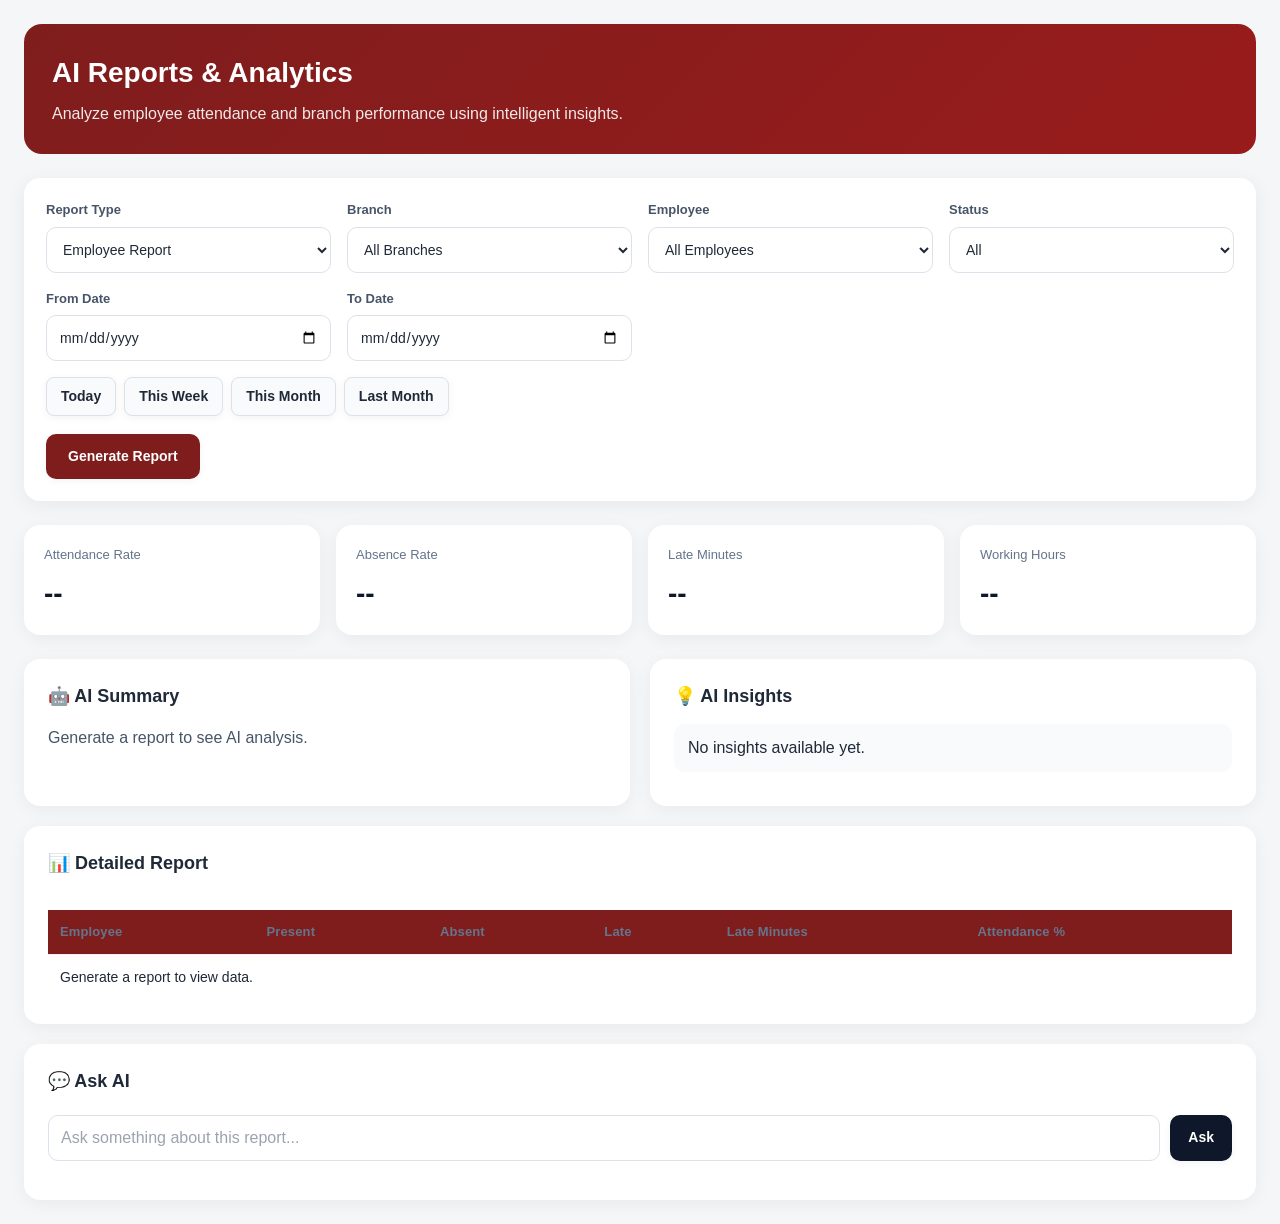
==== ai-reports.html @ 0063b13c "Refactor Supabase config and authentication" ====
<!DOCTYPE html>
<html lang="en">
<head>
    <meta charset="UTF-8">
    <meta name="viewport" content="width=device-width, initial-scale=1.0">

    <title>AI Reports & Analytics | Quantech</title>

    <link rel="stylesheet" href="CSS/style.css">

    <style>
        .ai-reports-page {
            max-width: 1400px;
            margin: 0 auto;
            padding: 24px;
        }

        .ai-hero {
            background: linear-gradient(135deg, #7f1d1d, #991b1b);
            color: white;
            padding: 28px;
            border-radius: 18px;
            margin-bottom: 24px;
        }

        .ai-hero h1 {
            margin: 0 0 8px;
            font-size: 28px;
        }

        .ai-hero p {
            margin: 0;
            opacity: .9;
        }

        .report-filters {
            background: #fff;
            padding: 22px;
            border-radius: 16px;
            box-shadow: 0 4px 20px rgba(0,0,0,.06);
            margin-bottom: 24px;
        }

        .filter-grid {
            display: grid;
            grid-template-columns: repeat(4, 1fr);
            gap: 16px;
        }

        .filter-group {
            display: flex;
            flex-direction: column;
            gap: 7px;
        }

        .filter-group label {
            font-size: 13px;
            font-weight: 600;
            color: #475569;
        }

        .filter-group select,
        .filter-group input {
            height: 44px;
            border: 1px solid #dbe2ea;
            border-radius: 10px;
            padding: 0 12px;
            font-size: 14px;
            background: #fff;
        }

        .quick-ranges {
            display: flex;
            gap: 8px;
            margin-top: 16px;
            flex-wrap: wrap;
        }

        .quick-ranges button {
            border: 1px solid #dbe2ea;
            background: #f8fafc;
            padding: 8px 14px;
            border-radius: 8px;
            cursor: pointer;
        }

        .quick-ranges button:hover {
            background: #f1f5f9;
        }

        .generate-btn {
            margin-top: 18px;
            background: #7f1d1d;
            color: white;
            border: none;
            border-radius: 10px;
            padding: 12px 22px;
            font-weight: 600;
            cursor: pointer;
        }

        .generate-btn:hover {
            background: #5f1515;
        }

        .analytics-grid {
            display: grid;
            grid-template-columns: repeat(4, 1fr);
            gap: 16px;
            margin-bottom: 24px;
        }

        .metric-card {
            background: white;
            padding: 20px;
            border-radius: 16px;
            box-shadow: 0 4px 18px rgba(0,0,0,.05);
        }

        .metric-title {
            color: #64748b;
            font-size: 13px;
        }

        .metric-value {
            font-size: 28px;
            font-weight: 700;
            margin-top: 8px;
            color: #0f172a;
        }

        .ai-grid {
            display: grid;
            grid-template-columns: 1fr 1fr;
            gap: 20px;
        }

        .ai-card {
            background: white;
            padding: 24px;
            border-radius: 16px;
            box-shadow: 0 4px 18px rgba(0,0,0,.05);
        }

        .ai-card h2 {
            margin-top: 0;
            font-size: 18px;
        }

        .ai-summary {
            line-height: 1.7;
            color: #475569;
        }

        .insight {
            padding: 12px 14px;
            background: #f8fafc;
            border-radius: 10px;
            margin-bottom: 10px;
        }

        .ask-ai {
            margin-top: 20px;
            display: flex;
            gap: 10px;
        }

        .ask-ai input {
            flex: 1;
            height: 44px;
            border: 1px solid #dbe2ea;
            border-radius: 10px;
            padding: 0 12px;
        }

        .ask-ai button {
            border: none;
            background: #0f172a;
            color: white;
            border-radius: 10px;
            padding: 0 18px;
            cursor: pointer;
        }

        .report-table {
            width: 100%;
            border-collapse: collapse;
            margin-top: 18px;
        }

        .report-table th,
        .report-table td {
            padding: 12px;
            text-align: left;
            border-bottom: 1px solid #eef2f7;
        }

        .report-table th {
            color: #64748b;
            font-size: 13px;
        }

        @media (max-width: 1000px) {
            .filter-grid,
            .analytics-grid {
                grid-template-columns: repeat(2, 1fr);
            }
        }

        @media (max-width: 650px) {
            .filter-grid,
            .analytics-grid,
            .ai-grid {
                grid-template-columns: 1fr;
            }

            .ai-reports-page {
                padding: 14px;
            }
        }
    </style>
</head>

<body>

<div class="ai-reports-page">

    <section class="ai-hero">
        <h1>AI Reports & Analytics</h1>
        <p>
            Analyze employee attendance and branch performance
            using intelligent insights.
        </p>
    </section>

    <section class="report-filters">

        <div class="filter-grid">

            <div class="filter-group">
                <label>Report Type</label>

                <select id="reportType">
                    <option value="employee">Employee Report</option>
                    <option value="branch">Branch Report</option>
                    <option value="overall">Overall Report</option>
                </select>
            </div>

            <div class="filter-group">
                <label>Branch</label>

                <select id="branchFilter">
                    <option value="all">All Branches</option>
                </select>
            </div>

            <div class="filter-group">
                <label>Employee</label>

                <select id="employeeFilter">
                    <option value="all">All Employees</option>
                </select>
            </div>

            <div class="filter-group">
                <label>Status</label>

                <select id="statusFilter">
                    <option value="all">All</option>
                    <option value="present">Present</option>
                    <option value="late">Late</option>
                    <option value="absent">Absent</option>
                    <option value="leave">Leave</option>
                </select>
            </div>

            <div class="filter-group">
                <label>From Date</label>
                <input type="date" id="fromDate">
            </div>

            <div class="filter-group">
                <label>To Date</label>
                <input type="date" id="toDate">
            </div>

        </div>

        <div class="quick-ranges">

            <button onclick="setRange('today')">
                Today
            </button>

            <button onclick="setRange('week')">
                This Week
            </button>

            <button onclick="setRange('month')">
                This Month
            </button>

            <button onclick="setRange('lastMonth')">
                Last Month
            </button>

        </div>

        <button
            class="generate-btn"
            onclick="generateReport()">

            Generate Report

        </button>

    </section>


    <!-- KPI CARDS -->

    <section class="analytics-grid">

        <div class="metric-card">

            <div class="metric-title">
                Attendance Rate
            </div>

            <div
                class="metric-value"
                id="attendanceRate">

                --

            </div>

        </div>


        <div class="metric-card">

            <div class="metric-title">
                Absence Rate
            </div>

            <div
                class="metric-value"
                id="absenceRate">

                --

            </div>

        </div>


        <div class="metric-card">

            <div class="metric-title">
                Late Minutes
            </div>

            <div
                class="metric-value"
                id="lateMinutes">

                --

            </div>

        </div>


        <div class="metric-card">

            <div class="metric-title">
                Working Hours
            </div>

            <div
                class="metric-value"
                id="workingHours">

                --

            </div>

        </div>

    </section>


    <!-- AI -->

    <section class="ai-grid">

        <div class="ai-card">

            <h2>🤖 AI Summary</h2>

            <div
                id="aiSummary"
                class="ai-summary">

                Generate a report to see AI analysis.

            </div>

        </div>


        <div class="ai-card">

            <h2>💡 AI Insights</h2>

            <div id="aiInsights">

                <div class="insight">

                    No insights available yet.

                </div>

            </div>

        </div>

    </section>


    <!-- TABLE -->

    <section
        class="ai-card"
        style="margin-top:20px">

        <h2>📊 Detailed Report</h2>

        <div style="overflow-x:auto">

            <table class="report-table">

                <thead>

                    <tr>

                        <th>Employee</th>
                        <th>Present</th>
                        <th>Absent</th>
                        <th>Late</th>
                        <th>Late Minutes</th>
                        <th>Attendance %</th>

                    </tr>

                </thead>

                <tbody id="reportTableBody">

                    <tr>

                        <td colspan="6">

                            Generate a report to view data.

                        </td>

                    </tr>

                </tbody>

            </table>

        </div>

    </section>


    <!-- ASK AI -->

    <section
        class="ai-card"
        style="margin-top:20px">

        <h2>💬 Ask AI</h2>

        <div class="ask-ai">

            <input
                type="text"
                id="aiQuestion"
                placeholder="Ask something about this report...">

            <button onclick="askAI()">
                Ask
            </button>

        </div>

        <div
            id="aiAnswer"
            class="ai-summary"
            style="margin-top:15px">

        </div>

    </section>

</div>


<script src="JS/ai-reports.js"></script>

</body>
</html>
---- CSS/style.css ----
/* =====================================================
   QUANTECH ATTENDANCE SYSTEM
   RESPONSIVE UI
   ===================================================== */

:root {
    --primary: #7f1d1d;
    --primary-dark: #5f1515;
    --primary-light: #991b1b;

    --primary-soft: #fef2f2;
    --primary-border: #fecaca;

    --success: #15803d;
    --success-soft: #dcfce7;

    --danger: #b91c1c;
    --danger-soft: #fee2e2;

    --warning: #a16207;
    --warning-soft: #fef3c7;

    --info: #1d4ed8;
    --info-soft: #dbeafe;

    --bg: #f5f6f8;
    --surface: #ffffff;

    --text: #1f2937;
    --text-dark: #111827;
    --text-muted: #6b7280;
    --text-light: #9ca3af;

    --border: #e5e7eb;
    --border-dark: #d1d5db;

    --shadow-sm:
        0 2px 8px rgba(0, 0, 0, 0.05);

    --shadow:
        0 5px 18px rgba(0, 0, 0, 0.07);

    --shadow-lg:
        0 12px 35px rgba(0, 0, 0, 0.10);

    --radius-sm: 8px;
    --radius: 12px;
    --radius-lg: 16px;

    --container-width: 1400px;
}


/* =====================================================
   RESET
===================================================== */

* {
    box-sizing: border-box;
}

html {
    scroll-behavior: smooth;
}

body {
    margin: 0;
    min-height: 100vh;

    font-family:
        Arial,
        Helvetica,
        sans-serif;

    background: var(--bg);
    color: var(--text);

    line-height: 1.5;
}

button,
input,
select,
textarea {
    font: inherit;
}

button {
    border: 0;
}

a {
    color: inherit;
}

::selection {
    background: var(--primary);
    color: #ffffff;
}


/* =====================================================
   HEADER
===================================================== */

header {
    width: 100%;

    background:
        linear-gradient(
            135deg,
            var(--primary-dark),
            var(--primary)
        );

    color: #ffffff;

    padding: 18px 30px;

    box-shadow:
        0 3px 14px rgba(0, 0, 0, 0.14);

    position: relative;
    z-index: 100;
}

.header-content {
    width: 100%;
    max-width: var(--container-width);

    margin: 0 auto;

    display: flex;

    align-items: center;

    justify-content: space-between;

    gap: 30px;
}

.header-brand {
    min-width: 0;
}

.header-brand h1 {
    margin: 0;

    font-size: 24px;

    font-weight: 700;

    line-height: 1.2;
}

.header-brand p {
    margin: 6px 0 0;

    color: #fecaca;

    font-size: 14px;
}

.user-header-info {
    margin-top: 7px;

    display: flex;

    align-items: center;

    gap: 10px;

    flex-wrap: wrap;
}

#headerUserName,
#headerUserRole {
    font-size: 13px;

    font-weight: 600;
}

#headerUserName {
    color: #ffffff;
}

#headerUserRole {
    color: #fecaca;
}

#headerUserRole::before {
    content: "•";

    margin-right: 7px;

    color: #fca5a5;
}

.header-actions {
    display: flex;

    align-items: center;

    justify-content: flex-end;

    flex-shrink: 0;
}

.header-logout {
    white-space: nowrap;
}


/* =====================================================
   MAIN CONTAINER
===================================================== */

.container {
    width: 100%;

    max-width: var(--container-width);

    margin: 0 auto;

    padding: 30px;
}


/* =====================================================
   PAGE SYSTEM
===================================================== */

.page {
    display: none;

    animation:
        pageFade
        0.2s
        ease-in-out;
}

.page.active {
    display: block;
}

@keyframes pageFade {

    from {
        opacity: 0;

        transform:
            translateY(5px);
    }

    to {
        opacity: 1;

        transform:
            translateY(0);
    }
}


/* =====================================================
   PAGE HEADER
===================================================== */

.page-header {
    margin-bottom: 25px;
}

.page-header h2,
.page > h2 {
    margin: 0 0 8px;

    font-size: 28px;

    color: var(--text-dark);

    line-height: 1.25;
}

.page-header p,
.page > p {
    margin: 0;

    color: var(--text-muted);

    font-size: 15px;
}


/* =====================================================
   LOGIN
===================================================== */

.login-page {
    min-height: calc(100vh - 85px);

    display: flex;

    align-items: center;

    justify-content: center;

    padding: 40px 20px;

    background:
        radial-gradient(
            circle at top left,
            #fee2e2 0,
            transparent 45%
        ),
        linear-gradient(
            135deg,
            #fffafa,
            #f5f6f8
        );
}

.login-box {
    width: 100%;

    max-width: 420px;

    background: var(--surface);

    padding: 38px;

    border-radius: 20px;

    border:
        1px solid var(--border);

    box-shadow:
        0 18px 55px rgba(0, 0, 0, 0.12);

    text-align: center;
}

.login-box h1 {
    margin: 0 0 10px;

    color: var(--primary);

    font-size: 28px;

    line-height: 1.2;
}

.login-box p {
    margin: 0 0 28px;

    color: var(--text-muted);

    font-size: 14px;
}

.login-box input {
    width: 100%;

    min-height: 48px;

    padding: 13px 15px;

    margin-bottom: 14px;

    border:
        1px solid var(--border-dark);

    border-radius: var(--radius-sm);

    background: #ffffff;

    color: var(--text);

    outline: none;

    transition:
        border-color 0.2s,
        box-shadow 0.2s;
}

.login-box input:focus {
    border-color: var(--primary-light);

    box-shadow:
        0 0 0 4px
        rgba(153, 27, 27, 0.10);
}

.login-button {
    width: 100%;
}


/* =====================================================
   CARDS
===================================================== */

.cards {
    display: grid;

    grid-template-columns:
        repeat(
            4,
            minmax(0, 1fr)
        );

    gap: 20px;

    margin:
        28px
        0
        35px;
}

.card {
    background: var(--surface);

    padding: 23px;

    border:
        1px solid var(--border);

    border-radius: var(--radius);

    box-shadow: var(--shadow);

    min-width: 0;

    transition:
        transform 0.2s ease,
        box-shadow 0.2s ease;
}

.card:hover {
    transform:
        translateY(-2px);

    box-shadow: var(--shadow-lg);
}

.card h3 {
    margin: 0 0 20px;

    color: var(--text-dark);

    font-size: 19px;
}

.card-title {
    margin-bottom: 10px;

    color: var(--text-muted);

    font-size: 14px;

    font-weight: 600;
}

.card-value {
    color: var(--primary);

    font-size: 30px;

    font-weight: 700;

    line-height: 1.2;

    word-break: break-word;
}


/* =====================================================
   MENU
===================================================== */

.menu {
    display: grid;

    grid-template-columns:
        repeat(
            4,
            minmax(0, 1fr)
        );

    gap: 15px;

    margin-top: 20px;
}

.menu button {
    min-height: 72px;

    display: flex;

    align-items: center;

    justify-content: center;

    gap: 10px;

    text-align: center;
}

.menu button i {
    font-size: 18px;
}


/* =====================================================
   BUTTONS
===================================================== */

button {
    padding: 13px 18px;

    border-radius: var(--radius-sm);

    background: #ffffff;

    color: var(--text);

    box-shadow: var(--shadow-sm);

    cursor: pointer;

    font-size: 14px;

    font-weight: 600;

    transition:
        background 0.2s ease,
        color 0.2s ease,
        border-color 0.2s ease,
        transform 0.15s ease,
        box-shadow 0.2s ease,
        opacity 0.2s ease;
}

button:hover {
    background: var(--primary-soft);

    color: var(--primary);

    transform:
        translateY(-1px);

    box-shadow:
        0 6px 16px rgba(0, 0, 0, 0.09);
}

button:active {
    transform:
        translateY(0);
}

button:disabled {
    opacity: 0.5;

    cursor: not-allowed;

    transform: none;

    box-shadow: none;
}

button i {
    pointer-events: none;
}


/* =====================================================
   PRIMARY BUTTON
===================================================== */

.primary {
    background: var(--primary-light);

    color: #ffffff;
}

.primary:hover {
    background: var(--primary);

    color: #ffffff;
}


/* =====================================================
   DANGER BUTTON
===================================================== */

.danger {
    background: var(--danger);

    color: #ffffff;
}

.danger:hover {
    background: var(--primary-dark);

    color: #ffffff;
}


/* =====================================================
   BACK BUTTON
===================================================== */

.back {
    display: inline-flex;

    align-items: center;

    gap: 8px;

    margin-bottom: 25px;

    background: var(--primary);

    color: #ffffff;

    box-shadow:
        0 4px 12px
        rgba(127, 29, 29, 0.20);
}

.back:hover {
    background: var(--primary-light);

    color: #ffffff;
}


/* =====================================================
   LOGOUT
===================================================== */

.logout-button {
    background:
        rgba(255, 255, 255, 0.95);

    color: var(--primary);

    border:
        1px solid var(--primary-border);

    box-shadow:
        0 3px 12px rgba(0, 0, 0, 0.08);
}

.logout-button:hover {
    background: #ffffff;

    color: var(--primary-dark);
}


/* =====================================================
   STATUS
===================================================== */

.status {
    margin: 18px 0;

    padding: 14px 16px;

    background: var(--surface);

    border:
        1px solid var(--border);

    border-radius: var(--radius-sm);

    box-shadow:
        0 2px 8px rgba(0, 0, 0, 0.04);
}

.status strong {
    font-weight: 700;
}

.status.success {
    color: var(--success);

    background: var(--success-soft);

    border-color: #bbf7d0;
}

.status.error {
    color: var(--danger);

    background: var(--danger-soft);

    border-color: #fecaca;
}

.status.loading {
    color: var(--warning);

    background: var(--warning-soft);

    border-color: #fde68a;
}


/* =====================================================
   SYSTEM STATUS
===================================================== */

#systemStatus {
    font-weight: 700;
}

#systemStatus.success {
    color: var(--success);
}

#systemStatus.error {
    color: var(--danger);
}

#systemStatus.loading {
    color: var(--warning);
}


/* =====================================================
   FORMS
===================================================== */

.form-grid {
    display: grid;

    grid-template-columns:
        repeat(
            2,
            minmax(0, 1fr)
        );

    gap: 20px;
}

.form-group {
    display: flex;

    flex-direction: column;

    gap: 7px;
}

.form-group label {
    color: var(--text-dark);

    font-size: 14px;

    font-weight: 600;
}

input,
select,
textarea {
    width: 100%;

    min-height: 46px;

    padding: 12px 14px;

    border:
        1px solid var(--border-dark);

    border-radius: var(--radius-sm);

    background: #ffffff;

    color: var(--text);

    outline: none;

    transition:
        border-color 0.2s ease,
        box-shadow 0.2s ease,
        background 0.2s ease;
}

input::placeholder,
textarea::placeholder {
    color: var(--text-light);
}

input:focus,
select:focus,
textarea:focus {
    border-color: var(--primary-light);

    box-shadow:
        0 0 0 4px
        rgba(153, 27, 27, 0.10);
}

select {
    cursor: pointer;
}

textarea {
    resize: vertical;

    min-height: 100px;
}

input[type="file"] {
    min-height: auto;

    padding: 12px;

    margin:
        15px
        0;

    background: #ffffff;

    cursor: pointer;
}


/* =====================================================
   BRANCH PAGE
===================================================== */

#branchesPage .card {
    margin-bottom: 25px;
}

#branchesPage .page-header {
    margin-bottom: 25px;
}

#branchesPage .form-grid {
    margin-bottom: 20px;
}

#branchActivationResult {
    border-left:
        4px solid
        var(--success);
}

#managerActivationLink {
    font-size: 13px;

    line-height: 1.5;
}


/* =====================================================
   TABLE CONTAINER
===================================================== */

.table-container {
    width: 100%;

    overflow-x: auto;

    background: var(--surface);

    border:
        1px solid var(--border);

    border-radius: var(--radius);

    box-shadow: var(--shadow);

    -webkit-overflow-scrolling: touch;
}

table {
    width: 100%;

    min-width: 700px;

    border-collapse: collapse;
}

th,
td {
    padding: 14px 16px;

    border-bottom:
        1px solid var(--border);

    text-align: left;

    white-space: nowrap;
}

th {
    background: var(--primary);

    color: #ffffff;

    font-size: 13px;

    font-weight: 700;

    letter-spacing: 0.01em;
}

td {
    color: var(--text);

    font-size: 14px;

    background: #ffffff;
}

tbody tr:hover td {
    background:
        var(--primary-soft);
}

tr:last-child td {
    border-bottom: none;
}


/* =====================================================
   TABLE STATUS CELLS
===================================================== */

td.success {
    color: var(--success);

    font-weight: 700;
}

td.error {
    color: var(--danger);

    font-weight: 700;
}


/* =====================================================
   SCHEDULE TABLE
===================================================== */

.schedule-table {
    min-width: 900px;
}

.schedule-table th,
.schedule-table td {
    text-align: center;
}

.schedule-table th:first-child,
.schedule-table td:first-child {
    position: sticky;

    left: 0;

    z-index: 5;
}

.schedule-table th:first-child {
    background: var(--primary);
}

.schedule-table td:first-child {
    background: #ffffff;

    font-weight: 700;

    box-shadow:
        2px 0 6px
        rgba(0, 0, 0, 0.06);
}


/* =====================================================
   SHIFT TYPES
===================================================== */

.shift-AM {
    background: var(--success-soft) !important;

    color: #166534 !important;

    font-weight: 700;
}

.shift-PM {
    background: var(--info-soft) !important;

    color: #1e40af !important;

    font-weight: 700;
}

.shift-Support {
    background: var(--warning-soft) !important;

    color: #92400e !important;

    font-weight: 700;
}

.shift-OFF {
    background: #f3f4f6 !important;

    color: #4b5563 !important;

    font-weight: 700;
}

.shift-Annual {
    background: var(--danger-soft) !important;

    color: var(--primary) !important;

    font-weight: 700;
}


/* =====================================================
   ATTENDANCE
===================================================== */

#attendancePage .cards {
    margin-top: 0;
}

#attendancePage #attendanceActions {
    grid-template-columns:
        repeat(
            2,
            minmax(
                0,
                220px
            )
        );

    justify-content: start;
}

#checkInButton,
#checkOutButton {
    color: #ffffff;
}

#checkInButton {
    background: var(--success);
}

#checkInButton:hover {
    background: #166534;

    color: #ffffff;
}

#checkOutButton {
    background: var(--danger);
}

#checkOutButton:hover {
    background: var(--primary);

    color: #ffffff;
}

#attendanceDataCard {
    margin-top: 25px;
}


/* =====================================================
   IMPORT PAGE
===================================================== */

#importPage .status {
    margin-bottom: 20px;
}

#importPage .status p {
    margin:
        7px
        0;
}

#excelPreview {
    margin-top: 20px;
}


/* =====================================================
   REPORTS / SETTINGS
===================================================== */

#reportsPage .card,
#settingsPage .card {
    max-width: 900px;
}

#reportsPage h3,
#settingsPage h3 {
    color: var(--primary);

    margin-top: 0;
}


/* =====================================================
   FOOTER
===================================================== */

footer {
    width: 100%;

    margin-top: 20px;

    padding: 25px 15px;

    text-align: center;

    color: var(--text-muted);

    font-size: 13px;

    border-top:
        1px solid var(--border);

    background: #ffffff;
}


/* =====================================================
   LARGE TABLETS
===================================================== */

@media (max-width: 1100px) {

    .container {
        padding: 25px;
    }

    .cards {
        grid-template-columns:
            repeat(
                2,
                minmax(0, 1fr)
            );
    }

    .menu {
        grid-template-columns:
            repeat(
                3,
                minmax(0, 1fr)
            );
    }

}


/* =====================================================
   TABLETS
===================================================== */

@media (max-width: 850px) {

    header {
        padding:
            17px
            20px;
    }

    .header-content {
        gap: 20px;
    }

    .header-brand h1 {
        font-size: 21px;
    }

    .container {
        padding:
            22px
            17px;
    }

    .form-grid {
        grid-template-columns:
            1fr;
    }

    .menu {
        grid-template-columns:
            repeat(
                2,
                minmax(0, 1fr)
            );
    }

    .menu button {
        min-height: 64px;
    }

    .card {
        padding: 19px;
    }

    .card-value {
        font-size: 26px;
    }

    .page-header h2,
    .page > h2 {
        font-size: 25px;
    }

}


/* =====================================================
   MOBILE
===================================================== */

@media (max-width: 600px) {

    header {
        padding:
            15px;
    }

    .header-content {
        align-items: flex-start;

        flex-direction: column;

        gap: 15px;
    }

    .header-actions {
        width: 100%;

        justify-content: flex-end;
    }

    .header-logout {
        width: auto;
    }

    .header-brand h1 {
        font-size: 19px;
    }

    .header-brand p {
        font-size: 13px;
    }

    .container {
        padding:
            17px
            12px;
    }

    .cards {
        grid-template-columns:
            1fr;

        gap: 12px;

        margin:
            20px
            0
            25px;
    }

    .menu {
        grid-template-columns:
            1fr;

        gap: 10px;
    }

    .menu button {
        width: 100%;

        min-height: 58px;
    }

    #attendancePage #attendanceActions {
        grid-template-columns:
            1fr;
    }

    .card {
        padding: 17px;
    }

    .page-header {
        margin-bottom: 20px;
    }

    .page-header h2,
    .page > h2 {
        font-size: 22px;
    }

    .back {
        width: 100%;

        justify-content: center;

        margin-bottom: 18px;
    }

    .login-page {
        min-height: calc(100vh - 70px);

        padding:
            20px
            12px;
    }

    .login-box {
        padding:
            28px
            20px;

        border-radius:
            16px;
    }

    .login-box h1 {
        font-size: 24px;
    }

    .status {
        padding:
            12px
            14px;
    }

    th,
    td {
        padding:
            11px
            12px;
    }

    table {
        min-width: 650px;
    }

    footer {
        padding:
            20px
            12px;
    }

}


/* =====================================================
   VERY SMALL DEVICES
===================================================== */

@media (max-width: 380px) {

    .container {
        padding:
            14px
            9px;
    }

    .login-box {
        padding:
            23px
            16px;
    }

    .card {
        padding: 15px;
    }

    .card-value {
        font-size: 23px;
    }

    button {
        padding:
            12px;

        font-size: 13px;
    }

    input,
    select,
    textarea {
        min-height: 44px;

        padding:
            10px
            12px;
    }

}


/* =====================================================
   ACCESSIBILITY
===================================================== */

button:focus-visible,
input:focus-visible,
select:focus-visible,
textarea:focus-visible {
    outline:
        3px solid
        rgba(153, 27, 27, 0.20);

    outline-offset: 2px;
}


/* =====================================================
   REDUCED MOTION
===================================================== */

@media (prefers-reduced-motion: reduce) {

    html {
        scroll-behavior: auto;
    }

    *,
    *::before,
    *::after {
        animation-duration: 0.01ms !important;

        animation-iteration-count: 1 !important;

        transition-duration: 0.01ms !important;
    }

}
/* Dashboard Statistics */

.dashboard-stat-card {
    min-height: 120px;
    padding: 18px 20px;
}

.dashboard-stat-card .card-title {
    font-size: 13px;
    margin-bottom: 8px;
}

.dashboard-stat-card .card-value {
    font-size: 26px;
}

#dashboardPage .cards {
    gap: 14px;
    margin-bottom: 24px;
}

#dashboardPage > h2 {
    font-size: 22px;
    margin-top: 10px;
    margin-bottom: 12px;
}

#dashboardMenu {
    gap: 12px;
    margin-top: 12px;
}

#dashboardMenu button {
    min-height: 58px;
    padding: 12px 14px;
}
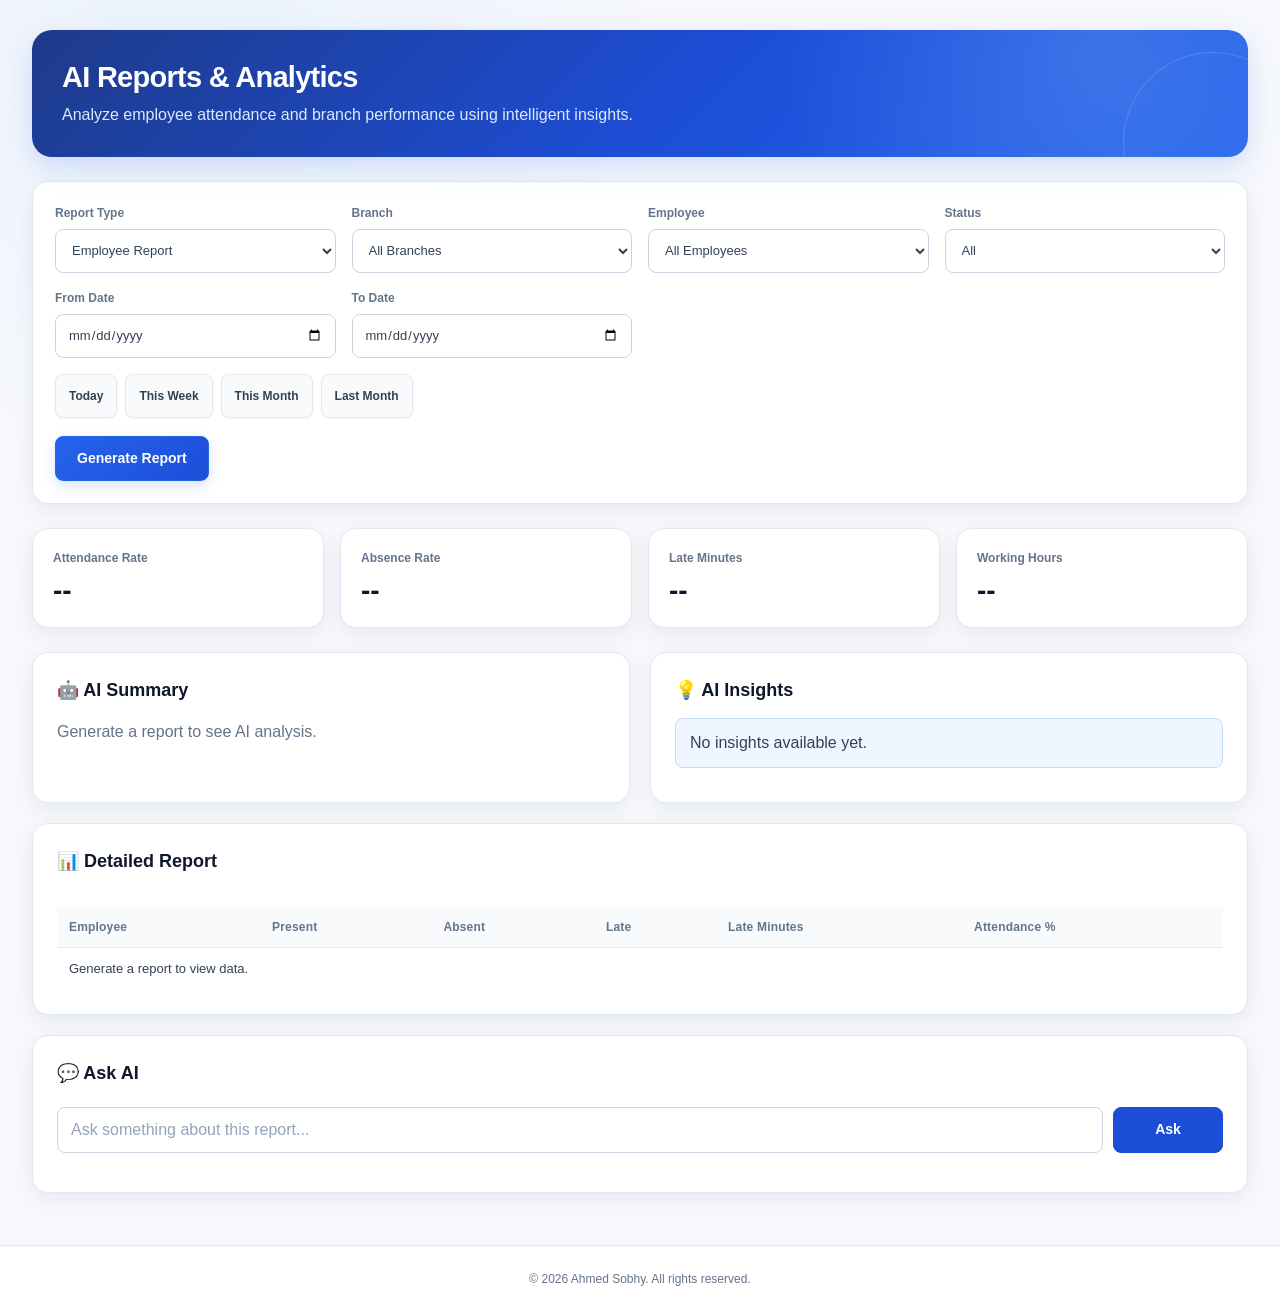
==== commit 4feab5ed: "Fix branch edit page and branch selector" ====
--- a/ai-reports.html
+++ b/ai-reports.html
@@ -8,217 +8,6 @@
 
     <link rel="stylesheet" href="CSS/style.css">
 
-    <style>
-        .ai-reports-page {
-            max-width: 1400px;
-            margin: 0 auto;
-            padding: 24px;
-        }
-
-        .ai-hero {
-            background: linear-gradient(135deg, #7f1d1d, #991b1b);
-            color: white;
-            padding: 28px;
-            border-radius: 18px;
-            margin-bottom: 24px;
-        }
-
-        .ai-hero h1 {
-            margin: 0 0 8px;
-            font-size: 28px;
-        }
-
-        .ai-hero p {
-            margin: 0;
-            opacity: .9;
-        }
-
-        .report-filters {
-            background: #fff;
-            padding: 22px;
-            border-radius: 16px;
-            box-shadow: 0 4px 20px rgba(0,0,0,.06);
-            margin-bottom: 24px;
-        }
-
-        .filter-grid {
-            display: grid;
-            grid-template-columns: repeat(4, 1fr);
-            gap: 16px;
-        }
-
-        .filter-group {
-            display: flex;
-            flex-direction: column;
-            gap: 7px;
-        }
-
-        .filter-group label {
-            font-size: 13px;
-            font-weight: 600;
-            color: #475569;
-        }
-
-        .filter-group select,
-        .filter-group input {
-            height: 44px;
-            border: 1px solid #dbe2ea;
-            border-radius: 10px;
-            padding: 0 12px;
-            font-size: 14px;
-            background: #fff;
-        }
-
-        .quick-ranges {
-            display: flex;
-            gap: 8px;
-            margin-top: 16px;
-            flex-wrap: wrap;
-        }
-
-        .quick-ranges button {
-            border: 1px solid #dbe2ea;
-            background: #f8fafc;
-            padding: 8px 14px;
-            border-radius: 8px;
-            cursor: pointer;
-        }
-
-        .quick-ranges button:hover {
-            background: #f1f5f9;
-        }
-
-        .generate-btn {
-            margin-top: 18px;
-            background: #7f1d1d;
-            color: white;
-            border: none;
-            border-radius: 10px;
-            padding: 12px 22px;
-            font-weight: 600;
-            cursor: pointer;
-        }
-
-        .generate-btn:hover {
-            background: #5f1515;
-        }
-
-        .analytics-grid {
-            display: grid;
-            grid-template-columns: repeat(4, 1fr);
-            gap: 16px;
-            margin-bottom: 24px;
-        }
-
-        .metric-card {
-            background: white;
-            padding: 20px;
-            border-radius: 16px;
-            box-shadow: 0 4px 18px rgba(0,0,0,.05);
-        }
-
-        .metric-title {
-            color: #64748b;
-            font-size: 13px;
-        }
-
-        .metric-value {
-            font-size: 28px;
-            font-weight: 700;
-            margin-top: 8px;
-            color: #0f172a;
-        }
-
-        .ai-grid {
-            display: grid;
-            grid-template-columns: 1fr 1fr;
-            gap: 20px;
-        }
-
-        .ai-card {
-            background: white;
-            padding: 24px;
-            border-radius: 16px;
-            box-shadow: 0 4px 18px rgba(0,0,0,.05);
-        }
-
-        .ai-card h2 {
-            margin-top: 0;
-            font-size: 18px;
-        }
-
-        .ai-summary {
-            line-height: 1.7;
-            color: #475569;
-        }
-
-        .insight {
-            padding: 12px 14px;
-            background: #f8fafc;
-            border-radius: 10px;
-            margin-bottom: 10px;
-        }
-
-        .ask-ai {
-            margin-top: 20px;
-            display: flex;
-            gap: 10px;
-        }
-
-        .ask-ai input {
-            flex: 1;
-            height: 44px;
-            border: 1px solid #dbe2ea;
-            border-radius: 10px;
-            padding: 0 12px;
-        }
-
-        .ask-ai button {
-            border: none;
-            background: #0f172a;
-            color: white;
-            border-radius: 10px;
-            padding: 0 18px;
-            cursor: pointer;
-        }
-
-        .report-table {
-            width: 100%;
-            border-collapse: collapse;
-            margin-top: 18px;
-        }
-
-        .report-table th,
-        .report-table td {
-            padding: 12px;
-            text-align: left;
-            border-bottom: 1px solid #eef2f7;
-        }
-
-        .report-table th {
-            color: #64748b;
-            font-size: 13px;
-        }
-
-        @media (max-width: 1000px) {
-            .filter-grid,
-            .analytics-grid {
-                grid-template-columns: repeat(2, 1fr);
-            }
-        }
-
-        @media (max-width: 650px) {
-            .filter-grid,
-            .analytics-grid,
-            .ai-grid {
-                grid-template-columns: 1fr;
-            }
-
-            .ai-reports-page {
-                padding: 14px;
-            }
-        }
-    </style>
 </head>
 
 <body>
@@ -510,8 +299,16 @@
 
 </div>
 
-
-<script src="JS/ai-reports.js"></script>
+<footer>
+    © 2026 Ahmed Sobhy. All rights reserved.
+</footer>
+
+    <script src="JS/config.js"></script>
+    <script src="JS/api.js"></script>
+    <script src="JS/auth.js"></script>
+    <script src="JS/app.js"></script>
+    <script src="JS/passkey.js"></script>
+    <script src="JS/ai-reports.js"></script>
 
 </body>
 </html>
--- a/CSS/style.css
+++ b/CSS/style.css
@@ -1,67 +1,99 @@
-
-/* =====================================================
+/* =========================================================
    QUANTECH ATTENDANCE SYSTEM
-   RESPONSIVE UI
-   ===================================================== */
+   PREMIUM BLUE DESIGN SYSTEM
+   ========================================================= */
+
+
+/* =========================================================
+   01. DESIGN TOKENS
+   ========================================================= */
 
 :root {
-    --primary: #7f1d1d;
-    --primary-dark: #5f1515;
-    --primary-light: #991b1b;
-
-    --primary-soft: #fef2f2;
-    --primary-border: #fecaca;
-
-    --success: #15803d;
-    --success-soft: #dcfce7;
-
-    --danger: #b91c1c;
-    --danger-soft: #fee2e2;
-
-    --warning: #a16207;
-    --warning-soft: #fef3c7;
-
-    --info: #1d4ed8;
-    --info-soft: #dbeafe;
-
-    --bg: #f5f6f8;
+    /* Primary Blue */
+    --primary: #2563eb;
+    --primary-dark: #1d4ed8;
+    --primary-darker: #1e40af;
+    --primary-light: #3b82f6;
+
+    --primary-soft: #eff6ff;
+    --primary-soft-2: #dbeafe;
+    --primary-border: #bfdbfe;
+
+    /* Status Colors */
+    --success: #16a34a;
+    --success-dark: #15803d;
+    --success-soft: #f0fdf4;
+    --success-border: #bbf7d0;
+
+    --danger: #dc2626;
+    --danger-dark: #b91c1c;
+    --danger-soft: #fef2f2;
+    --danger-border: #fecaca;
+
+    --warning: #d97706;
+    --warning-dark: #b45309;
+    --warning-soft: #fffbeb;
+    --warning-border: #fde68a;
+
+    --info: #0284c7;
+    --info-dark: #0369a1;
+    --info-soft: #f0f9ff;
+    --info-border: #bae6fd;
+
+    /* Backgrounds */
+    --bg: #f6f8fc;
     --surface: #ffffff;
-
-    --text: #1f2937;
-    --text-dark: #111827;
-    --text-muted: #6b7280;
-    --text-light: #9ca3af;
-
-    --border: #e5e7eb;
-    --border-dark: #d1d5db;
-
-    --shadow-sm:
-        0 2px 8px rgba(0, 0, 0, 0.05);
-
-    --shadow:
-        0 5px 18px rgba(0, 0, 0, 0.07);
-
-    --shadow-lg:
-        0 12px 35px rgba(0, 0, 0, 0.10);
-
+    --surface-soft: #f8fafc;
+    --surface-hover: #f1f5f9;
+
+    /* Text */
+    --text: #334155;
+    --text-dark: #0f172a;
+    --text-muted: #64748b;
+    --text-light: #94a3b8;
+
+    /* Borders */
+    --border: #e2e8f0;
+    --border-dark: #cbd5e1;
+
+    /* Shadows */
+    --shadow-xs: 0 1px 2px rgba(15, 23, 42, 0.04);
+    --shadow-sm: 0 2px 8px rgba(15, 23, 42, 0.055);
+    --shadow: 0 6px 20px rgba(15, 23, 42, 0.065);
+    --shadow-md: 0 10px 30px rgba(15, 23, 42, 0.09);
+    --shadow-lg: 0 18px 50px rgba(15, 23, 42, 0.13);
+    --shadow-blue: 0 10px 28px rgba(37, 99, 235, 0.18);
+
+    /* Radius */
+    --radius-xs: 6px;
     --radius-sm: 8px;
     --radius: 12px;
     --radius-lg: 16px;
-
+    --radius-xl: 20px;
+    --radius-2xl: 24px;
+
+    /* Layout */
     --container-width: 1400px;
-}
-
-
-/* =====================================================
-   RESET
-===================================================== */
-
-* {
+
+    /* Transitions */
+    --transition-fast: 0.15s ease;
+    --transition: 0.2s ease;
+}
+
+
+/* =========================================================
+   02. RESET & BASE
+   ========================================================= */
+
+*,
+*::before,
+*::after {
     box-sizing: border-box;
 }
 
 html {
     scroll-behavior: smooth;
+    -webkit-text-size-adjust: 100%;
 }
 
 body {
@@ -69,14 +101,26 @@
     min-height: 100vh;
 
     font-family:
+        Inter,
+        "Segoe UI",
+        Roboto,
         Arial,
         Helvetica,
         sans-serif;
 
-    background: var(--bg);
     color: var(--text);
+    background:
+        radial-gradient(
+            circle at 15% 0%,
+            rgba(219, 234, 254, 0.38),
+            transparent 28%
+        ),
+        var(--bg);
 
     line-height: 1.5;
+
+    -webkit-font-smoothing: antialiased;
+    text-rendering: optimizeLegibility;
 }
 
 button,
@@ -88,10 +132,24 @@
 
 button {
     border: 0;
+    cursor: pointer;
+}
+
+button,
+a,
+select {
+    -webkit-tap-highlight-color: transparent;
 }
 
 a {
     color: inherit;
+    text-decoration: none;
+}
+
+img {
+    display: block;
+    max-width: 100%;
+    height: auto;
 }
 
 ::selection {
@@ -100,617 +158,653 @@
 }
 
 
-/* =====================================================
-   HEADER
-===================================================== */
+/* =========================================================
+   03. HEADER
+   ========================================================= */
 
 header {
     width: 100%;
+
+    position: relative;
+    z-index: 100;
+
+    padding: 20px 30px;
+
+    color: #ffffff;
+
+    background:
+        radial-gradient(
+            circle at 85% 15%,
+            rgba(96, 165, 250, 0.25),
+            transparent 28%
+        ),
+        linear-gradient(
+            135deg,
+            #1e3a8a 0%,
+            #1d4ed8 52%,
+            #2563eb 100%
+        );
+
+    box-shadow:
+        0 8px 28px rgba(30, 58, 138, 0.20);
+}
+
+.header-content {
+    width: 100%;
+    max-width: var(--container-width);
+
+    margin: 0 auto;
+
+    display: flex;
+    align-items: center;
+    justify-content: space-between;
+
+    gap: 28px;
+}
+
+.header-brand {
+    min-width: 0;
+}
+
+.header-brand h1 {
+    margin: 0;
+
+    color: #ffffff;
+
+    font-size: clamp(20px, 2vw, 25px);
+    font-weight: 750;
+
+    line-height: 1.2;
+    letter-spacing: -0.025em;
+}
+
+.header-brand p {
+    margin: 7px 0 0;
+
+    color: #dbeafe;
+
+    font-size: 13px;
+    font-weight: 500;
+}
+
+.user-header-info {
+    display: flex;
+    align-items: center;
+    flex-wrap: wrap;
+
+    gap: 9px;
+
+    margin-top: 8px;
+}
+
+#headerUserName,
+#headerUserRole {
+    font-size: 13px;
+    font-weight: 650;
+}
+
+#headerUserName {
+    color: #ffffff;
+}
+
+#headerUserRole {
+    color: #bfdbfe;
+}
+
+#headerUserRole::before {
+    content: "•";
+
+    margin-right: 8px;
+
+    color: #93c5fd;
+}
+
+.header-actions {
+    display: flex;
+    align-items: center;
+    justify-content: flex-end;
+
+    flex-shrink: 0;
+}
+
+.header-logout {
+    white-space: nowrap;
+}
+
+
+/* =========================================================
+   04. PAGE / LAYOUT
+   ========================================================= */
+
+.container,
+.page,
+.ai-reports-page {
+    width: 100%;
+    max-width: var(--container-width);
+
+    margin: 0 auto;
+}
+
+.container,
+.page {
+    padding: 32px;
+}
+
+.page {
+    display: none;
+
+    animation: pageFade 0.22s ease-out;
+}
+
+.page.active {
+    display: block;
+}
+
+@keyframes pageFade {
+    from {
+        opacity: 0;
+        transform: translateY(5px);
+    }
+
+    to {
+        opacity: 1;
+        transform: translateY(0);
+    }
+}
+
+
+/* =========================================================
+   05. PAGE HEADER
+   ========================================================= */
+
+.page-header {
+    margin-bottom: 24px;
+}
+
+.page-header h2,
+.page > h2 {
+    margin: 0 0 7px;
+
+    color: var(--text-dark);
+
+    font-size: clamp(23px, 2.4vw, 29px);
+    font-weight: 750;
+
+    line-height: 1.25;
+    letter-spacing: -0.025em;
+}
+
+.page-header p,
+.page > p {
+    margin: 0;
+
+    color: var(--text-muted);
+
+    font-size: 14px;
+}
+
+
+/* =========================================================
+   06. LOGIN
+   ========================================================= */
+
+.login-page {
+    min-height: calc(100vh - 86px);
+
+    display: flex;
+    align-items: center;
+    justify-content: center;
+
+    padding: 44px 20px;
+
+    background:
+        radial-gradient(
+            circle at 10% 10%,
+            #dbeafe 0,
+            transparent 38%
+        ),
+        radial-gradient(
+            circle at 90% 90%,
+            #eff6ff 0,
+            transparent 34%
+        ),
+        #f8fbff;
+}
+
+.login-box {
+    width: 100%;
+    max-width: 430px;
+
+    padding: 40px;
+
+    background: rgba(255, 255, 255, 0.96);
+
+    border: 1px solid var(--border);
+    border-radius: var(--radius-2xl);
+
+    box-shadow: var(--shadow-lg);
+
+    text-align: center;
+}
+
+.login-box h1 {
+    margin: 0 0 9px;
+
+    color: var(--primary-darker);
+
+    font-size: 29px;
+    font-weight: 750;
+
+    line-height: 1.2;
+    letter-spacing: -0.025em;
+}
+
+.login-box p {
+    margin: 0 0 28px;
+
+    color: var(--text-muted);
+
+    font-size: 14px;
+}
+
+.login-box input {
+    width: 100%;
+    min-height: 48px;
+
+    padding: 13px 15px;
+    margin-bottom: 14px;
+
+    background: #ffffff;
+
+    border: 1px solid var(--border-dark);
+    border-radius: var(--radius-sm);
+
+    color: var(--text);
+
+    outline: none;
+}
+
+.login-box input:focus {
+    border-color: var(--primary);
+
+    box-shadow:
+        0 0 0 4px rgba(37, 99, 235, 0.12);
+}
+
+.login-button {
+    width: 100%;
+}
+
+
+/* =========================================================
+   07. CARDS
+   ========================================================= */
+
+.cards {
+    display: grid;
+
+    grid-template-columns:
+        repeat(4, minmax(0, 1fr));
+
+    gap: 18px;
+
+    margin: 26px 0 34px;
+}
+
+.card,
+.metric-card,
+.ai-card,
+.settings-card,
+.import-card {
+    background: var(--surface);
+
+    border: 1px solid var(--border);
+
+    box-shadow: var(--shadow);
+}
+
+.card {
+    min-width: 0;
+
+    padding: 22px;
+
+    border-radius: var(--radius-lg);
+
+    transition:
+        transform var(--transition),
+        box-shadow var(--transition),
+        border-color var(--transition);
+}
+
+.card:hover,
+.metric-card:hover {
+    transform: translateY(-2px);
+
+    border-color: var(--primary-border);
+
+    box-shadow: var(--shadow-md);
+}
+
+.card h3 {
+    margin: 0 0 18px;
+
+    color: var(--text-dark);
+
+    font-size: 18px;
+}
+
+.card-title {
+    margin-bottom: 8px;
+
+    color: var(--text-muted);
+
+    font-size: 13px;
+    font-weight: 650;
+}
+
+.card-value {
+    color: var(--primary);
+
+    font-size: 30px;
+    font-weight: 750;
+
+    line-height: 1.2;
+
+    word-break: break-word;
+}
+
+
+/* =========================================================
+   08. DASHBOARD
+   ========================================================= */
+
+.dashboard-stat-card {
+    min-height: 118px;
+
+    padding: 18px 20px;
+}
+
+.dashboard-stat-card .card-title {
+    margin-bottom: 8px;
+
+    font-size: 13px;
+}
+
+.dashboard-stat-card .card-value {
+    font-size: 26px;
+}
+
+#dashboardPage .cards {
+    gap: 14px;
+
+    margin-bottom: 25px;
+}
+
+#dashboardPage > h2 {
+    margin: 10px 0 12px;
+
+    font-size: 22px;
+}
+
+#dashboardMenu {
+    gap: 12px;
+
+    margin-top: 12px;
+}
+
+#dashboardMenu button {
+    min-height: 58px;
+
+    padding: 12px 14px;
+}
+
+
+/* =========================================================
+   09. MENU
+   ========================================================= */
+
+.menu {
+    display: grid;
+
+    grid-template-columns:
+        repeat(4, minmax(0, 1fr));
+
+    gap: 14px;
+
+    margin-top: 20px;
+}
+
+.menu button {
+    min-height: 70px;
+
+    display: flex;
+    align-items: center;
+    justify-content: center;
+
+    gap: 10px;
+
+    text-align: center;
+}
+
+.menu button i {
+    font-size: 17px;
+}
+
+
+/* =========================================================
+   10. BUTTONS
+   ========================================================= */
+
+button {
+    min-height: 44px;
+
+    padding: 10px 16px;
+
+    color: var(--text);
+
+    background: #ffffff;
+
+    border: 1px solid var(--border);
+    border-radius: var(--radius-sm);
+
+    box-shadow: var(--shadow-xs);
+
+    font-size: 14px;
+    font-weight: 650;
+
+    transition:
+        background var(--transition),
+        color var(--transition),
+        border-color var(--transition),
+        transform var(--transition-fast),
+        box-shadow var(--transition),
+        opacity var(--transition);
+}
+
+button:hover {
+    color: var(--primary-dark);
+
+    background: var(--primary-soft);
+
+    border-color: var(--primary-border);
+
+    transform: translateY(-1px);
+
+    box-shadow: var(--shadow-sm);
+}
+
+button:active {
+    transform: translateY(0);
+}
+
+button:disabled {
+    opacity: 0.5;
+
+    cursor: not-allowed;
+
+    transform: none;
+
+    box-shadow: none;
+}
+
+button i {
+    pointer-events: none;
+}
+
+
+/* ---------- Primary Button ---------- */
+
+.primary,
+.generate-btn,
+.schedule-save-button {
+    color: #ffffff;
 
     background:
         linear-gradient(
             135deg,
-            var(--primary-dark),
-            var(--primary)
+            var(--primary),
+            var(--primary-dark)
         );
 
+    border-color: var(--primary);
+
+    box-shadow:
+        0 5px 14px rgba(37, 99, 235, 0.18);
+}
+
+.primary:hover,
+.generate-btn:hover,
+.schedule-save-button:hover {
     color: #ffffff;
 
-    padding: 18px 30px;
-
-    box-shadow:
-        0 3px 14px rgba(0, 0, 0, 0.14);
-
-    position: relative;
-    z-index: 100;
-}
-
-.header-content {
-    width: 100%;
-    max-width: var(--container-width);
-
-    margin: 0 auto;
-
-    display: flex;
-
-    align-items: center;
-
-    justify-content: space-between;
-
-    gap: 30px;
-}
-
-.header-brand {
-    min-width: 0;
-}
-
-.header-brand h1 {
-    margin: 0;
-
-    font-size: 24px;
-
-    font-weight: 700;
-
-    line-height: 1.2;
-}
-
-.header-brand p {
-    margin: 6px 0 0;
-
-    color: #fecaca;
-
-    font-size: 14px;
-}
-
-.user-header-info {
-    margin-top: 7px;
-
-    display: flex;
-
-    align-items: center;
-
-    gap: 10px;
-
-    flex-wrap: wrap;
-}
-
-#headerUserName,
-#headerUserRole {
-    font-size: 13px;
-
-    font-weight: 600;
-}
-
-#headerUserName {
-    color: #ffffff;
-}
-
-#headerUserRole {
-    color: #fecaca;
-}
-
-#headerUserRole::before {
-    content: "•";
-
-    margin-right: 7px;
-
-    color: #fca5a5;
-}
-
-.header-actions {
-    display: flex;
-
-    align-items: center;
-
-    justify-content: flex-end;
-
-    flex-shrink: 0;
-}
-
-.header-logout {
-    white-space: nowrap;
-}
-
-
-/* =====================================================
-   MAIN CONTAINER
-===================================================== */
-
-.container {
-    width: 100%;
-
-    max-width: var(--container-width);
-
-    margin: 0 auto;
-
-    padding: 30px;
-}
-
-
-/* =====================================================
-   PAGE SYSTEM
-===================================================== */
-
-.page {
-    display: none;
-
-    animation:
-        pageFade
-        0.2s
-        ease-in-out;
-}
-
-.page.active {
-    display: block;
-}
-
-@keyframes pageFade {
-
-    from {
-        opacity: 0;
-
-        transform:
-            translateY(5px);
-    }
-
-    to {
-        opacity: 1;
-
-        transform:
-            translateY(0);
-    }
-}
-
-
-/* =====================================================
-   PAGE HEADER
-===================================================== */
-
-.page-header {
-    margin-bottom: 25px;
-}
-
-.page-header h2,
-.page > h2 {
-    margin: 0 0 8px;
-
-    font-size: 28px;
-
-    color: var(--text-dark);
-
-    line-height: 1.25;
-}
-
-.page-header p,
-.page > p {
-    margin: 0;
-
-    color: var(--text-muted);
-
-    font-size: 15px;
-}
-
-
-/* =====================================================
-   LOGIN
-===================================================== */
-
-.login-page {
-    min-height: calc(100vh - 85px);
-
-    display: flex;
-
-    align-items: center;
-
-    justify-content: center;
-
-    padding: 40px 20px;
-
     background:
-        radial-gradient(
-            circle at top left,
-            #fee2e2 0,
-            transparent 45%
-        ),
         linear-gradient(
             135deg,
-            #fffafa,
-            #f5f6f8
+            var(--primary-light),
+            var(--primary-dark)
         );
-}
-
-.login-box {
-    width: 100%;
-
-    max-width: 420px;
-
-    background: var(--surface);
-
-    padding: 38px;
-
-    border-radius: 20px;
-
-    border:
-        1px solid var(--border);
-
-    box-shadow:
-        0 18px 55px rgba(0, 0, 0, 0.12);
-
-    text-align: center;
-}
-
-.login-box h1 {
-    margin: 0 0 10px;
-
-    color: var(--primary);
-
-    font-size: 28px;
-
-    line-height: 1.2;
-}
-
-.login-box p {
-    margin: 0 0 28px;
-
-    color: var(--text-muted);
-
-    font-size: 14px;
-}
-
-.login-box input {
-    width: 100%;
-
-    min-height: 48px;
-
-    padding: 13px 15px;
-
-    margin-bottom: 14px;
-
-    border:
-        1px solid var(--border-dark);
-
-    border-radius: var(--radius-sm);
-
-    background: #ffffff;
-
-    color: var(--text);
-
-    outline: none;
-
-    transition:
-        border-color 0.2s,
-        box-shadow 0.2s;
-}
-
-.login-box input:focus {
-    border-color: var(--primary-light);
-
-    box-shadow:
-        0 0 0 4px
-        rgba(153, 27, 27, 0.10);
-}
-
-.login-button {
-    width: 100%;
-}
-
-
-/* =====================================================
-   CARDS
-===================================================== */
-
-.cards {
-    display: grid;
-
-    grid-template-columns:
-        repeat(
-            4,
-            minmax(0, 1fr)
-        );
-
-    gap: 20px;
-
-    margin:
-        28px
-        0
-        35px;
-}
-
-.card {
-    background: var(--surface);
-
-    padding: 23px;
-
-    border:
-        1px solid var(--border);
-
-    border-radius: var(--radius);
-
-    box-shadow: var(--shadow);
-
-    min-width: 0;
-
-    transition:
-        transform 0.2s ease,
-        box-shadow 0.2s ease;
-}
-
-.card:hover {
-    transform:
-        translateY(-2px);
-
-    box-shadow: var(--shadow-lg);
-}
-
-.card h3 {
-    margin: 0 0 20px;
-
-    color: var(--text-dark);
-
-    font-size: 19px;
-}
-
-.card-title {
-    margin-bottom: 10px;
-
-    color: var(--text-muted);
-
-    font-size: 14px;
-
-    font-weight: 600;
-}
-
-.card-value {
-    color: var(--primary);
-
-    font-size: 30px;
-
-    font-weight: 700;
-
-    line-height: 1.2;
-
-    word-break: break-word;
-}
-
-
-/* =====================================================
-   MENU
-===================================================== */
-
-.menu {
-    display: grid;
-
-    grid-template-columns:
-        repeat(
-            4,
-            minmax(0, 1fr)
-        );
-
-    gap: 15px;
-
-    margin-top: 20px;
-}
-
-.menu button {
-    min-height: 72px;
-
-    display: flex;
-
-    align-items: center;
-
-    justify-content: center;
-
-    gap: 10px;
-
-    text-align: center;
-}
-
-.menu button i {
-    font-size: 18px;
-}
-
-
-/* =====================================================
-   BUTTONS
-===================================================== */
-
-button {
-    padding: 13px 18px;
-
-    border-radius: var(--radius-sm);
-
-    background: #ffffff;
-
-    color: var(--text);
-
-    box-shadow: var(--shadow-sm);
-
-    cursor: pointer;
-
-    font-size: 14px;
-
-    font-weight: 600;
-
-    transition:
-        background 0.2s ease,
-        color 0.2s ease,
-        border-color 0.2s ease,
-        transform 0.15s ease,
-        box-shadow 0.2s ease,
-        opacity 0.2s ease;
-}
-
-button:hover {
-    background: var(--primary-soft);
-
-    color: var(--primary);
-
-    transform:
-        translateY(-1px);
-
-    box-shadow:
-        0 6px 16px rgba(0, 0, 0, 0.09);
-}
-
-button:active {
-    transform:
-        translateY(0);
-}
-
-button:disabled {
-    opacity: 0.5;
-
-    cursor: not-allowed;
-
-    transform: none;
-
-    box-shadow: none;
-}
-
-button i {
-    pointer-events: none;
-}
-
-
-/* =====================================================
-   PRIMARY BUTTON
-===================================================== */
-
-.primary {
-    background: var(--primary-light);
-
+
+    border-color: var(--primary-dark);
+
+    box-shadow: var(--shadow-blue);
+}
+
+
+/* ---------- Danger Button ---------- */
+
+.danger {
     color: #ffffff;
-}
-
-.primary:hover {
-    background: var(--primary);
-
+
+    background: var(--danger);
+
+    border-color: var(--danger);
+}
+
+.danger:hover {
     color: #ffffff;
-}
-
-
-/* =====================================================
-   DANGER BUTTON
-===================================================== */
-
-.danger {
-    background: var(--danger);
-
-    color: #ffffff;
-}
-
-.danger:hover {
-    background: var(--primary-dark);
-
-    color: #ffffff;
-}
-
-
-/* =====================================================
-   BACK BUTTON
-===================================================== */
+
+    background: var(--danger-dark);
+
+    border-color: var(--danger-dark);
+}
+
+
+/* ---------- Back Button ---------- */
 
 .back {
     display: inline-flex;
-
     align-items: center;
+    justify-content: center;
 
     gap: 8px;
 
-    margin-bottom: 25px;
+    margin-bottom: 22px;
+
+    color: #ffffff;
 
     background: var(--primary);
 
+    border-color: var(--primary);
+
+    box-shadow: var(--shadow-blue);
+}
+
+.back:hover {
     color: #ffffff;
 
+    background: var(--primary-dark);
+
+    border-color: var(--primary-dark);
+}
+
+
+/* ---------- Logout ---------- */
+
+.logout-button {
+    min-height: 42px;
+
+    padding: 9px 15px;
+
+    color: var(--primary-darker);
+
+    background: rgba(255, 255, 255, 0.97);
+
+    border: 1px solid rgba(191, 219, 254, 0.9);
+
     box-shadow:
-        0 4px 12px
-        rgba(127, 29, 29, 0.20);
-}
-
-.back:hover {
-    background: var(--primary-light);
-
-    color: #ffffff;
-}
-
-
-/* =====================================================
-   LOGOUT
-===================================================== */
-
-.logout-button {
-    background:
-        rgba(255, 255, 255, 0.95);
-
-    color: var(--primary);
-
-    border:
-        1px solid var(--primary-border);
-
-    box-shadow:
-        0 3px 12px rgba(0, 0, 0, 0.08);
+        0 4px 14px rgba(15, 23, 42, 0.10);
 }
 
 .logout-button:hover {
+    color: var(--primary-darker);
+
     background: #ffffff;
 
-    color: var(--primary-dark);
-}
-
-
-/* =====================================================
-   STATUS
-===================================================== */
+    border-color: #ffffff;
+}
+
+
+/* =========================================================
+   11. STATUS
+   ========================================================= */
 
 .status {
-    margin: 18px 0;
-
-    padding: 14px 16px;
+    margin: 16px 0;
+
+    padding: 13px 15px;
 
     background: var(--surface);
 
-    border:
-        1px solid var(--border);
+    border: 1px solid var(--border);
 
     border-radius: var(--radius-sm);
 
-    box-shadow:
-        0 2px 8px rgba(0, 0, 0, 0.04);
-}
-
-.status strong {
-    font-weight: 700;
+    box-shadow: var(--shadow-xs);
 }
 
 .status.success {
-    color: var(--success);
+    color: var(--success-dark);
 
     background: var(--success-soft);
 
-    border-color: #bbf7d0;
+    border-color: var(--success-border);
 }
 
 .status.error {
-    color: var(--danger);
+    color: var(--danger-dark);
 
     background: var(--danger-soft);
 
-    border-color: #fecaca;
+    border-color: var(--danger-border);
 }
 
 .status.loading {
-    color: var(--warning);
+    color: var(--warning-dark);
 
     background: var(--warning-soft);
 
-    border-color: #fde68a;
-}
-
-
-/* =====================================================
-   SYSTEM STATUS
-===================================================== */
+    border-color: var(--warning-border);
+}
 
 #systemStatus {
     font-weight: 700;
@@ -729,62 +823,58 @@
 }
 
 
-/* =====================================================
-   FORMS
-===================================================== */
+/* =========================================================
+   12. FORMS
+   ========================================================= */
 
 .form-grid {
     display: grid;
 
     grid-template-columns:
-        repeat(
-            2,
-            minmax(0, 1fr)
-        );
-
-    gap: 20px;
+        repeat(2, minmax(0, 1fr));
+
+    gap: 18px;
 }
 
 .form-group {
     display: flex;
-
     flex-direction: column;
 
     gap: 7px;
+}
+
+.form-group.full-width {
+    grid-column: 1 / -1;
 }
 
 .form-group label {
     color: var(--text-dark);
 
-    font-size: 14px;
-
-    font-weight: 600;
+    font-size: 13px;
+    font-weight: 700;
 }
 
 input,
 select,
 textarea {
     width: 100%;
-
     min-height: 46px;
 
-    padding: 12px 14px;
-
-    border:
-        1px solid var(--border-dark);
-
+    padding: 10px 13px;
+
+    color: var(--text);
+
+    background: #ffffff;
+
+    border: 1px solid var(--border-dark);
     border-radius: var(--radius-sm);
 
-    background: #ffffff;
-
-    color: var(--text);
-
     outline: none;
 
     transition:
-        border-color 0.2s ease,
-        box-shadow 0.2s ease,
-        background 0.2s ease;
+        border-color var(--transition),
+        box-shadow var(--transition),
+        background var(--transition);
 }
 
 input::placeholder,
@@ -792,14 +882,29 @@
     color: var(--text-light);
 }
 
+input:hover,
+select:hover,
+textarea:hover {
+    border-color: #94a3b8;
+}
+
 input:focus,
 select:focus,
 textarea:focus {
-    border-color: var(--primary-light);
+    border-color: var(--primary);
 
     box-shadow:
-        0 0 0 4px
-        rgba(153, 27, 27, 0.10);
+        0 0 0 4px rgba(37, 99, 235, 0.11);
+}
+
+input:disabled,
+select:disabled,
+textarea:disabled {
+    color: var(--text-muted);
+
+    background: var(--surface-soft);
+
+    cursor: not-allowed;
 }
 
 select {
@@ -807,46 +912,47 @@
 }
 
 textarea {
+    min-height: 100px;
+
     resize: vertical;
-
-    min-height: 100px;
 }
 
 input[type="file"] {
     min-height: auto;
 
-    padding: 12px;
-
-    margin:
-        15px
-        0;
+    padding: 10px;
+    margin: 12px 0;
 
     background: #ffffff;
 
     cursor: pointer;
 }
 
-
-/* =====================================================
-   BRANCH PAGE
-===================================================== */
+.readonly-note {
+    color: var(--text-light);
+
+    font-size: 12px;
+}
+
+
+/* =========================================================
+   13. BRANCHES
+   ========================================================= */
 
 #branchesPage .card {
-    margin-bottom: 25px;
+    margin-bottom: 24px;
 }
 
 #branchesPage .page-header {
-    margin-bottom: 25px;
+    margin-bottom: 24px;
 }
 
 #branchesPage .form-grid {
-    margin-bottom: 20px;
+    margin-bottom: 18px;
 }
 
 #branchActivationResult {
-    border-left:
-        4px solid
-        var(--success);
+    border-left: 4px solid var(--success);
 }
 
 #managerActivationLink {
@@ -856,9 +962,9 @@
 }
 
 
-/* =====================================================
-   TABLE CONTAINER
-===================================================== */
+/* =========================================================
+   14. TABLES
+   ========================================================= */
 
 .table-container {
     width: 100%;
@@ -867,10 +973,9 @@
 
     background: var(--surface);
 
-    border:
-        1px solid var(--border);
-
-    border-radius: var(--radius);
+    border: 1px solid var(--border);
+
+    border-radius: var(--radius-lg);
 
     box-shadow: var(--shadow);
 
@@ -882,15 +987,15 @@
 
     min-width: 700px;
 
-    border-collapse: collapse;
+    border-collapse: separate;
+    border-spacing: 0;
 }
 
 th,
 td {
-    padding: 14px 16px;
-
-    border-bottom:
-        1px solid var(--border);
+    padding: 13px 15px;
+
+    border-bottom: 1px solid var(--border);
 
     text-align: left;
 
@@ -898,55 +1003,66 @@
 }
 
 th {
-    background: var(--primary);
-
     color: #ffffff;
 
-    font-size: 13px;
-
+    background:
+        linear-gradient(
+            135deg,
+            #1e40af,
+            #2563eb
+        );
+
+    font-size: 12px;
     font-weight: 700;
 
-    letter-spacing: 0.01em;
+    letter-spacing: 0.015em;
 }
 
 td {
     color: var(--text);
 
-    font-size: 14px;
-
     background: #ffffff;
+
+    font-size: 13px;
+}
+
+tbody tr {
+    transition: background var(--transition);
 }
 
 tbody tr:hover td {
-    background:
-        var(--primary-soft);
+    background: #f8fbff;
 }
 
 tr:last-child td {
-    border-bottom: none;
-}
-
-
-/* =====================================================
-   TABLE STATUS CELLS
-===================================================== */
+    border-bottom: 0;
+}
+
+td button {
+    min-height: 36px;
+
+    padding: 7px 11px;
+    margin: 2px;
+
+    font-size: 12px;
+}
 
 td.success {
-    color: var(--success);
+    color: var(--success-dark);
 
     font-weight: 700;
 }
 
 td.error {
-    color: var(--danger);
+    color: var(--danger-dark);
 
     font-weight: 700;
 }
 
 
-/* =====================================================
-   SCHEDULE TABLE
-===================================================== */
+/* =========================================================
+   15. SCHEDULE
+   ========================================================= */
 
 .schedule-table {
     min-width: 900px;
@@ -967,7 +1083,7 @@
 }
 
 .schedule-table th:first-child {
-    background: var(--primary);
+    background: var(--primary-darker);
 }
 
 .schedule-table td:first-child {
@@ -976,73 +1092,126 @@
     font-weight: 700;
 
     box-shadow:
-        2px 0 6px
-        rgba(0, 0, 0, 0.06);
-}
-
-
-/* =====================================================
-   SHIFT TYPES
-===================================================== */
+        2px 0 7px rgba(15, 23, 42, 0.07);
+}
+
+.schedule-editable {
+    cursor: pointer;
+
+    user-select: none;
+}
+
+.schedule-editable:hover {
+    outline:
+        2px solid var(--primary);
+
+    outline-offset: -2px;
+}
+
+.schedule-shift-select {
+    width: 100%;
+    min-width: 90px;
+
+    padding: 6px 8px;
+
+    background: #ffffff;
+
+    border: 1px solid var(--primary-border);
+
+    border-radius: var(--radius-xs);
+
+    font-size: 13px;
+
+    cursor: pointer;
+}
+
+.schedule-pending {
+    outline:
+        2px solid var(--warning);
+
+    outline-offset: -2px;
+}
+
+.schedule-save-container {
+    display: flex;
+
+    justify-content: flex-end;
+
+    margin-top: 20px;
+}
+
+.schedule-save-button {
+    padding: 11px 24px;
+
+    font-size: 14px;
+}
+
+.schedule-save-button:disabled {
+    opacity: 0.6;
+
+    cursor: not-allowed;
+}
+
+
+/* =========================================================
+   16. SHIFT TYPES
+   ========================================================= */
 
 .shift-AM {
+    color: #166534 !important;
+
     background: var(--success-soft) !important;
 
-    color: #166534 !important;
-
     font-weight: 700;
 }
 
 .shift-PM {
+    color: #075985 !important;
+
     background: var(--info-soft) !important;
 
-    color: #1e40af !important;
-
     font-weight: 700;
 }
 
-.shift-Support {
+.shift-Support,
+.shift-SUP {
+    color: #92400e !important;
+
     background: var(--warning-soft) !important;
 
-    color: #92400e !important;
-
     font-weight: 700;
 }
 
 .shift-OFF {
-    background: #f3f4f6 !important;
-
-    color: #4b5563 !important;
+    color: #475569 !important;
+
+    background: #f1f5f9 !important;
 
     font-weight: 700;
 }
 
 .shift-Annual {
+    color: var(--danger-dark) !important;
+
     background: var(--danger-soft) !important;
 
-    color: var(--primary) !important;
-
     font-weight: 700;
 }
 
 
-/* =====================================================
-   ATTENDANCE
-===================================================== */
+/* =========================================================
+   17. ATTENDANCE
+   ========================================================= */
 
 #attendancePage .cards {
     margin-top: 0;
 }
 
 #attendancePage #attendanceActions {
+    display: grid;
+
     grid-template-columns:
-        repeat(
-            2,
-            minmax(
-                0,
-                220px
-            )
-        );
+        repeat(2, minmax(0, 220px));
 
     justify-content: start;
 }
@@ -1050,55 +1219,407 @@
 #checkInButton,
 #checkOutButton {
     color: #ffffff;
+
+    box-shadow: var(--shadow-sm);
 }
 
 #checkInButton {
     background: var(--success);
+
+    border-color: var(--success);
 }
 
 #checkInButton:hover {
-    background: #166534;
-
     color: #ffffff;
+
+    background: var(--success-dark);
 }
 
 #checkOutButton {
     background: var(--danger);
+
+    border-color: var(--danger);
 }
 
 #checkOutButton:hover {
-    background: var(--primary);
-
     color: #ffffff;
+
+    background: var(--danger-dark);
 }
 
 #attendanceDataCard {
-    margin-top: 25px;
-}
-
-
-/* =====================================================
-   IMPORT PAGE
-===================================================== */
+    margin-top: 24px;
+}
+
+
+/* =========================================================
+   18. IMPORT EXCEL
+   ========================================================= */
+
+#importPage {
+    max-width: 1200px;
+}
 
 #importPage .status {
     margin-bottom: 20px;
 }
 
 #importPage .status p {
-    margin:
-        7px
-        0;
-}
-
-#excelPreview {
+    margin: 7px 0;
+}
+
+#importPage #excelPreview {
     margin-top: 20px;
 }
 
-
-/* =====================================================
-   REPORTS / SETTINGS
-===================================================== */
+.import-container {
+    width: 100%;
+    max-width: 1100px;
+
+    margin: 0 auto;
+}
+
+.import-card {
+    padding: 25px;
+
+    margin-bottom: 20px;
+
+    border-radius: var(--radius-lg);
+}
+
+.import-card h3 {
+    margin: 0 0 8px;
+
+    color: var(--text-dark);
+}
+
+.import-card-description {
+    margin-bottom: 20px;
+
+    color: var(--text-muted);
+}
+
+.upload-area {
+    padding: 42px 20px;
+
+    text-align: center;
+
+    background: var(--surface-soft);
+
+    border: 2px dashed var(--border-dark);
+
+    border-radius: var(--radius-lg);
+
+    transition:
+        border-color var(--transition),
+        background var(--transition);
+}
+
+.upload-area:hover {
+    background: var(--primary-soft);
+
+    border-color: var(--primary);
+}
+
+.upload-icon {
+    margin-bottom: 14px;
+
+    color: var(--primary);
+
+    font-size: 42px;
+}
+
+.upload-area h3 {
+    margin-bottom: 7px;
+}
+
+.upload-area p {
+    margin: 5px 0;
+
+    color: var(--text-muted);
+}
+
+.file-input-wrapper {
+    margin-top: 20px;
+}
+
+#excelFile {
+    width: 100%;
+    max-width: 500px;
+}
+
+.file-info {
+    display: none;
+
+    margin-top: 15px;
+
+    padding: 12px 15px;
+
+    text-align: left;
+
+    background: #ffffff;
+
+    border: 1px solid var(--border);
+
+    border-radius: var(--radius-sm);
+}
+
+.file-info i {
+    margin-right: 8px;
+
+    color: var(--primary);
+}
+
+.import-actions {
+    display: flex;
+
+    gap: 10px;
+
+    margin-top: 20px;
+
+    flex-wrap: wrap;
+}
+
+.format-table {
+    width: 100%;
+
+    min-width: 0;
+
+    margin-top: 15px;
+
+    border-collapse: collapse;
+}
+
+.format-table th,
+.format-table td {
+    padding: 11px 12px;
+
+    text-align: left;
+
+    white-space: normal;
+
+    border: 1px solid var(--border);
+}
+
+.format-table th {
+    color: var(--primary-darker);
+
+    background: var(--primary-soft);
+}
+
+.shift-badges {
+    display: flex;
+
+    flex-wrap: wrap;
+
+    gap: 8px;
+
+    margin-top: 15px;
+}
+
+.shift-badge {
+    padding: 6px 10px;
+
+    color: var(--primary-dark);
+
+    background: var(--primary-soft);
+
+    border: 1px solid var(--primary-border);
+
+    border-radius: var(--radius-xs);
+
+    font-size: 12px;
+    font-weight: 650;
+}
+
+.preview-section {
+    margin-top: 20px;
+}
+
+.preview-title {
+    display: flex;
+
+    align-items: center;
+    justify-content: space-between;
+
+    gap: 10px;
+
+    margin-bottom: 15px;
+
+    flex-wrap: wrap;
+}
+
+.preview-title h3 {
+    margin: 0;
+}
+
+.status-box {
+    margin-top: 20px;
+}
+
+
+/* =========================================================
+   19. SETTINGS
+   ========================================================= */
+
+.settings-container {
+    width: 100%;
+    max-width: 1100px;
+
+    margin: 0 auto;
+}
+
+.settings-card {
+    padding: 25px;
+
+    margin-bottom: 20px;
+
+    border-radius: var(--radius-lg);
+}
+
+.settings-card:hover {
+    border-color: var(--primary-border);
+}
+
+.settings-card-header {
+    display: flex;
+
+    align-items: center;
+
+    gap: 13px;
+
+    margin-bottom: 8px;
+}
+
+.settings-card-header i {
+    width: 42px;
+    height: 42px;
+
+    display: flex;
+    align-items: center;
+    justify-content: center;
+
+    flex-shrink: 0;
+
+    color: var(--primary);
+
+    background: var(--primary-soft);
+
+    border-radius: var(--radius-sm);
+
+    font-size: 19px;
+}
+
+.settings-card-header h3 {
+    margin: 0;
+
+    color: var(--text-dark);
+
+    font-size: 18px;
+}
+
+.settings-description {
+    margin: 0 0 22px;
+
+    color: var(--text-muted);
+
+    font-size: 14px;
+}
+
+.section-divider {
+    margin: 25px 0;
+
+    border: 0;
+
+    border-top: 1px solid var(--border);
+}
+
+.location-info {
+    display: grid;
+
+    grid-template-columns:
+        repeat(3, minmax(0, 1fr));
+
+    gap: 15px;
+
+    margin-top: 20px;
+}
+
+.location-item {
+    padding: 15px;
+
+    background: var(--surface-soft);
+
+    border: 1px solid var(--border);
+
+    border-radius: var(--radius-sm);
+}
+
+.location-item span {
+    display: block;
+}
+
+.location-label {
+    margin-bottom: 5px;
+
+    color: var(--text-muted);
+
+    font-size: 12px;
+}
+
+.location-value {
+    color: var(--text-dark);
+
+    font-weight: 700;
+}
+
+.settings-actions {
+    display: flex;
+
+    align-items: center;
+    justify-content: space-between;
+
+    gap: 15px;
+
+    margin-top: 25px;
+    padding-top: 20px;
+
+    border-top: 1px solid var(--border);
+
+    flex-wrap: wrap;
+}
+
+.settings-save-button {
+    min-width: 160px;
+}
+
+.settings-status {
+    flex: 1;
+
+    min-height: 20px;
+}
+
+.info-box {
+    margin-top: 18px;
+
+    padding: 15px;
+
+    color: #1e40af;
+
+    background: var(--info-soft);
+
+    border: 1px solid var(--info-border);
+
+    border-radius: var(--radius-sm);
+}
+
+.info-box strong {
+    display: block;
+
+    margin-bottom: 5px;
+
+    color: var(--primary-darker);
+}
 
 #reportsPage .card,
 #settingsPage .card {
@@ -1107,106 +1628,492 @@
 
 #reportsPage h3,
 #settingsPage h3 {
-    color: var(--primary);
-
     margin-top: 0;
-}
-
-
-/* =====================================================
-   FOOTER
-===================================================== */
+
+    color: var(--primary-dark);
+}
+
+
+/* =========================================================
+   20. AI REPORTS
+   ========================================================= */
+
+.ai-reports-page {
+    padding: 30px 32px;
+}
+
+.ai-hero {
+    position: relative;
+
+    overflow: hidden;
+
+    padding: 30px;
+
+    margin-bottom: 24px;
+
+    color: #ffffff;
+
+    background:
+        radial-gradient(
+            circle at 88% 20%,
+            rgba(147, 197, 253, 0.24),
+            transparent 30%
+        ),
+        linear-gradient(
+            135deg,
+            #1e3a8a 0%,
+            #1d4ed8 55%,
+            #2563eb 100%
+        );
+
+    border-radius: var(--radius-xl);
+
+    box-shadow: var(--shadow-blue);
+}
+
+.ai-hero::after {
+    content: "";
+
+    position: absolute;
+
+    width: 180px;
+    height: 180px;
+
+    right: -55px;
+    bottom: -75px;
+
+    border:
+        1px solid rgba(255, 255, 255, 0.16);
+
+    border-radius: 50%;
+}
+
+.ai-hero h1 {
+    position: relative;
+    z-index: 1;
+
+    margin: 0 0 8px;
+
+    color: #ffffff;
+
+    font-size: 29px;
+    font-weight: 750;
+
+    line-height: 1.2;
+
+    letter-spacing: -0.025em;
+}
+
+.ai-hero p {
+    position: relative;
+    z-index: 1;
+
+    margin: 0;
+
+    color: #dbeafe;
+}
+
+.report-filters {
+    padding: 22px;
+
+    margin-bottom: 24px;
+
+    background: #ffffff;
+
+    border: 1px solid var(--border);
+
+    border-radius: var(--radius-lg);
+
+    box-shadow: var(--shadow);
+}
+
+.filter-grid {
+    display: grid;
+
+    grid-template-columns:
+        repeat(4, minmax(0, 1fr));
+
+    gap: 16px;
+}
+
+.filter-group {
+    display: flex;
+
+    flex-direction: column;
+
+    gap: 7px;
+}
+
+.filter-group label {
+    color: var(--text-muted);
+
+    font-size: 12px;
+    font-weight: 700;
+}
+
+.filter-group select,
+.filter-group input {
+    height: 44px;
+    min-height: 44px;
+
+    padding: 0 12px;
+
+    font-size: 13px;
+}
+
+.quick-ranges {
+    display: flex;
+
+    gap: 8px;
+
+    margin-top: 16px;
+
+    flex-wrap: wrap;
+}
+
+.quick-ranges button {
+    padding: 8px 13px;
+
+    background: var(--surface-soft);
+
+    border: 1px solid var(--border);
+
+    border-radius: var(--radius-sm);
+
+    font-size: 12px;
+}
+
+.quick-ranges button:hover {
+    color: var(--primary-dark);
+
+    background: var(--primary-soft);
+
+    border-color: var(--primary-border);
+}
+
+.generate-btn {
+    margin-top: 18px;
+
+    padding: 11px 21px;
+}
+
+.analytics-grid {
+    display: grid;
+
+    grid-template-columns:
+        repeat(4, minmax(0, 1fr));
+
+    gap: 16px;
+
+    margin-bottom: 24px;
+}
+
+.metric-card {
+    min-width: 0;
+
+    padding: 20px;
+
+    border-radius: var(--radius-lg);
+
+    transition:
+        transform var(--transition),
+        box-shadow var(--transition),
+        border-color var(--transition);
+}
+
+.metric-title {
+    color: var(--text-muted);
+
+    font-size: 12px;
+    font-weight: 650;
+}
+
+.metric-value {
+    margin-top: 7px;
+
+    color: var(--text-dark);
+
+    font-size: 28px;
+    font-weight: 750;
+
+    line-height: 1.2;
+}
+
+.ai-grid {
+    display: grid;
+
+    grid-template-columns:
+        repeat(2, minmax(0, 1fr));
+
+    gap: 20px;
+}
+
+.ai-card {
+    min-width: 0;
+
+    padding: 24px;
+
+    border-radius: var(--radius-lg);
+}
+
+.ai-card h2 {
+    margin: 0 0 14px;
+
+    color: var(--text-dark);
+
+    font-size: 18px;
+}
+
+.ai-summary {
+    color: var(--text-muted);
+
+    line-height: 1.75;
+}
+
+.insight {
+    padding: 12px 14px;
+
+    margin-bottom: 10px;
+
+    background: var(--primary-soft);
+
+    border: 1px solid var(--primary-border);
+
+    border-radius: var(--radius-sm);
+}
+
+.ask-ai {
+    display: flex;
+
+    gap: 10px;
+
+    margin-top: 20px;
+}
+
+.ask-ai input {
+    flex: 1;
+
+    min-width: 0;
+
+    height: 44px;
+}
+
+.ask-ai button {
+    min-width: 110px;
+
+    color: #ffffff;
+
+    background: var(--primary-dark);
+
+    border-color: var(--primary-dark);
+}
+
+.ask-ai button:hover {
+    color: #ffffff;
+
+    background: var(--primary-darker);
+}
+
+.report-table {
+    width: 100%;
+
+    margin-top: 18px;
+
+    border-collapse: collapse;
+}
+
+.report-table th,
+.report-table td {
+    padding: 11px 12px;
+
+    text-align: left;
+
+    border-bottom: 1px solid var(--border);
+}
+
+.report-table th {
+    color: var(--text-muted);
+
+    background: var(--surface-soft);
+
+    font-size: 12px;
+}
+
+
+/* =========================================================
+   21. FOOTER
+   ========================================================= */
 
 footer {
     width: 100%;
 
-    margin-top: 20px;
-
-    padding: 25px 15px;
+    margin-top: 22px;
+
+    padding: 24px 15px;
+
+    color: var(--text-muted);
+
+    background: #ffffff;
+
+    border-top: 1px solid var(--border);
 
     text-align: center;
 
+    font-size: 12px;
+}
+
+
+/* =========================================================
+   22. SESSION LOADER
+   ========================================================= */
+
+.session-loader {
+    position: fixed;
+
+    inset: 0;
+
+    z-index: 99999;
+
+    display: flex;
+
+    align-items: center;
+    justify-content: center;
+
+    background: #ffffff;
+}
+
+.session-loader-content {
+    padding: 30px;
+
+    text-align: center;
+}
+
+.session-loader-content h2 {
+    margin: 20px 0 8px;
+
+    color: var(--primary-dark);
+
+    font-size: 21px;
+    font-weight: 700;
+}
+
+.session-loader-content p {
+    margin: 0;
+
     color: var(--text-muted);
 
     font-size: 13px;
-
-    border-top:
-        1px solid var(--border);
-
-    background: #ffffff;
-}
-
-
-/* =====================================================
-   LARGE TABLETS
-===================================================== */
+}
+
+.loader-spinner {
+    width: 46px;
+    height: 46px;
+
+    margin: 0 auto;
+
+    border:
+        4px solid #dbeafe;
+
+    border-top-color: var(--primary);
+
+    border-radius: 50%;
+
+    animation:
+        quantechSpin 0.8s linear infinite;
+}
+
+@keyframes quantechSpin {
+    from {
+        transform: rotate(0);
+    }
+
+    to {
+        transform: rotate(360deg);
+    }
+}
+
+
+/* =========================================================
+   23. ACCESSIBILITY
+   ========================================================= */
+
+button:focus-visible,
+input:focus-visible,
+select:focus-visible,
+textarea:focus-visible,
+a:focus-visible {
+    outline:
+        3px solid rgba(37, 99, 235, 0.30);
+
+    outline-offset: 2px;
+}
+
+
+/* =========================================================
+   24. RESPONSIVE — TABLET
+   ========================================================= */
 
 @media (max-width: 1100px) {
 
-    .container {
-        padding: 25px;
+    .container,
+    .page,
+    .ai-reports-page {
+        padding: 26px 22px;
     }
 
     .cards {
         grid-template-columns:
-            repeat(
-                2,
-                minmax(0, 1fr)
-            );
+            repeat(2, minmax(0, 1fr));
     }
 
     .menu {
         grid-template-columns:
-            repeat(
-                3,
-                minmax(0, 1fr)
-            );
-    }
-
-}
-
-
-/* =====================================================
-   TABLETS
-===================================================== */
+            repeat(3, minmax(0, 1fr));
+    }
+
+    .filter-grid,
+    .analytics-grid {
+        grid-template-columns:
+            repeat(2, minmax(0, 1fr));
+    }
+}
+
+
+/* =========================================================
+   25. RESPONSIVE — SMALL TABLET
+   ========================================================= */
 
 @media (max-width: 850px) {
 
     header {
-        padding:
-            17px
-            20px;
+        padding: 17px 20px;
     }
 
     .header-content {
         gap: 20px;
     }
 
-    .header-brand h1 {
-        font-size: 21px;
-    }
-
-    .container {
-        padding:
-            22px
-            17px;
+    .container,
+    .page,
+    .ai-reports-page {
+        padding: 22px 17px;
     }
 
     .form-grid {
-        grid-template-columns:
-            1fr;
+        grid-template-columns: 1fr;
+    }
+
+    .form-group.full-width {
+        grid-column: auto;
     }
 
     .menu {
         grid-template-columns:
-            repeat(
-                2,
-                minmax(0, 1fr)
-            );
+            repeat(2, minmax(0, 1fr));
     }
 
     .menu button {
-        min-height: 64px;
+        min-height: 62px;
     }
 
     .card {
@@ -1214,174 +2121,222 @@
     }
 
     .card-value {
-        font-size: 26px;
+        font-size: 27px;
+    }
+
+    .location-info {
+        grid-template-columns:
+            repeat(2, minmax(0, 1fr));
+    }
+
+    .ai-hero {
+        padding: 25px;
+    }
+}
+
+
+/* =========================================================
+   26. RESPONSIVE — MOBILE
+   ========================================================= */
+
+@media (max-width: 650px) {
+
+    header {
+        padding: 16px 15px;
+    }
+
+    .header-content {
+        align-items: flex-start;
+
+        flex-direction: column;
+
+        gap: 13px;
+    }
+
+    .header-actions {
+        width: 100%;
+
+        justify-content: flex-end;
+    }
+
+    .header-brand h1 {
+        font-size: 20px;
+    }
+
+    .header-brand p {
+        font-size: 12px;
+    }
+
+    .container,
+    .page,
+    .ai-reports-page {
+        padding: 17px 12px;
+    }
+
+    .cards,
+    .menu,
+    .filter-grid,
+    .analytics-grid,
+    .ai-grid {
+        grid-template-columns: 1fr;
+    }
+
+    .cards {
+        gap: 12px;
+
+        margin: 20px 0 25px;
+    }
+
+    .menu {
+        gap: 10px;
+    }
+
+    .menu button {
+        width: 100%;
+
+        min-height: 58px;
+    }
+
+    #attendancePage #attendanceActions {
+        grid-template-columns: 1fr;
+    }
+
+    .card {
+        padding: 17px;
+    }
+
+    .page-header {
+        margin-bottom: 19px;
     }
 
     .page-header h2,
     .page > h2 {
-        font-size: 25px;
-    }
-
-}
-
-
-/* =====================================================
-   MOBILE
-===================================================== */
-
-@media (max-width: 600px) {
-
-    header {
-        padding:
-            15px;
-    }
-
-    .header-content {
-        align-items: flex-start;
-
-        flex-direction: column;
-
-        gap: 15px;
-    }
-
-    .header-actions {
-        width: 100%;
-
-        justify-content: flex-end;
-    }
-
-    .header-logout {
-        width: auto;
-    }
-
-    .header-brand h1 {
-        font-size: 19px;
-    }
-
-    .header-brand p {
-        font-size: 13px;
-    }
-
-    .container {
-        padding:
-            17px
-            12px;
-    }
-
-    .cards {
-        grid-template-columns:
-            1fr;
-
-        gap: 12px;
-
-        margin:
-            20px
-            0
-            25px;
-    }
-
-    .menu {
-        grid-template-columns:
-            1fr;
-
-        gap: 10px;
-    }
-
-    .menu button {
-        width: 100%;
-
-        min-height: 58px;
-    }
-
-    #attendancePage #attendanceActions {
-        grid-template-columns:
-            1fr;
-    }
-
-    .card {
-        padding: 17px;
-    }
-
-    .page-header {
-        margin-bottom: 20px;
-    }
-
-    .page-header h2,
-    .page > h2 {
-        font-size: 22px;
+        font-size: 23px;
     }
 
     .back {
         width: 100%;
 
-        justify-content: center;
-
         margin-bottom: 18px;
     }
 
     .login-page {
         min-height: calc(100vh - 70px);
 
-        padding:
-            20px
-            12px;
+        padding: 20px 12px;
     }
 
     .login-box {
-        padding:
-            28px
-            20px;
-
-        border-radius:
-            16px;
+        padding: 30px 20px;
+
+        border-radius: var(--radius-lg);
     }
 
     .login-box h1 {
-        font-size: 24px;
+        font-size: 25px;
     }
 
     .status {
-        padding:
-            12px
-            14px;
+        padding: 12px 14px;
     }
 
     th,
     td {
-        padding:
-            11px
-            12px;
+        padding: 10px 11px;
     }
 
     table {
         min-width: 650px;
     }
 
-    footer {
-        padding:
-            20px
-            12px;
-    }
-
-}
-
-
-/* =====================================================
-   VERY SMALL DEVICES
-===================================================== */
+    .settings-card,
+    .import-card,
+    .report-filters,
+    .ai-card,
+    .metric-card {
+        padding: 18px;
+    }
+
+    .settings-card-header {
+        align-items: flex-start;
+    }
+
+    .settings-card-header i {
+        width: 38px;
+        height: 38px;
+
+        font-size: 17px;
+    }
+
+    .location-info {
+        grid-template-columns: 1fr;
+    }
+
+    .settings-actions {
+        align-items: stretch;
+
+        flex-direction: column;
+    }
+
+    .settings-save-button {
+        width: 100%;
+    }
+
+    .upload-area {
+        padding: 30px 15px;
+    }
+
+    .format-table {
+        font-size: 12px;
+    }
+
+    .format-table th,
+    .format-table td {
+        padding: 8px;
+    }
+
+    .import-actions {
+        flex-direction: column;
+    }
+
+    .import-actions button {
+        width: 100%;
+    }
+
+    .ai-hero {
+        padding: 22px;
+
+        border-radius: var(--radius-lg);
+    }
+
+    .ai-hero h1 {
+        font-size: 24px;
+    }
+
+    .ask-ai {
+        flex-direction: column;
+    }
+
+    .ask-ai button {
+        width: 100%;
+    }
+}
+
+
+/* =========================================================
+   27. RESPONSIVE — VERY SMALL DEVICES
+   ========================================================= */
 
 @media (max-width: 380px) {
 
-    .container {
-        padding:
-            14px
-            9px;
+    .container,
+    .page,
+    .ai-reports-page {
+        padding: 14px 9px;
     }
 
     .login-box {
-        padding:
-            23px
-            16px;
+        padding: 24px 16px;
     }
 
     .card {
@@ -1393,8 +2348,7 @@
     }
 
     button {
-        padding:
-            12px;
+        padding: 9px 12px;
 
         font-size: 13px;
     }
@@ -1404,33 +2358,18 @@
     textarea {
         min-height: 44px;
 
-        padding:
-            10px
-            12px;
-    }
-
-}
-
-
-/* =====================================================
-   ACCESSIBILITY
-===================================================== */
-
-button:focus-visible,
-input:focus-visible,
-select:focus-visible,
-textarea:focus-visible {
-    outline:
-        3px solid
-        rgba(153, 27, 27, 0.20);
-
-    outline-offset: 2px;
-}
-
-
-/* =====================================================
-   REDUCED MOTION
-===================================================== */
+        padding: 9px 11px;
+    }
+
+    .ai-hero {
+        padding: 18px;
+    }
+}
+
+
+/* =========================================================
+   28. REDUCED MOTION
+   ========================================================= */
 
 @media (prefers-reduced-motion: reduce) {
 
@@ -1442,46 +2381,7 @@
     *::before,
     *::after {
         animation-duration: 0.01ms !important;
-
         animation-iteration-count: 1 !important;
-
         transition-duration: 0.01ms !important;
     }
-
-}
-/* Dashboard Statistics */
-
-.dashboard-stat-card {
-    min-height: 120px;
-    padding: 18px 20px;
-}
-
-.dashboard-stat-card .card-title {
-    font-size: 13px;
-    margin-bottom: 8px;
-}
-
-.dashboard-stat-card .card-value {
-    font-size: 26px;
-}
-
-#dashboardPage .cards {
-    gap: 14px;
-    margin-bottom: 24px;
-}
-
-#dashboardPage > h2 {
-    font-size: 22px;
-    margin-top: 10px;
-    margin-bottom: 12px;
-}
-
-#dashboardMenu {
-    gap: 12px;
-    margin-top: 12px;
-}
-
-#dashboardMenu button {
-    min-height: 58px;
-    padding: 12px 14px;
 }
